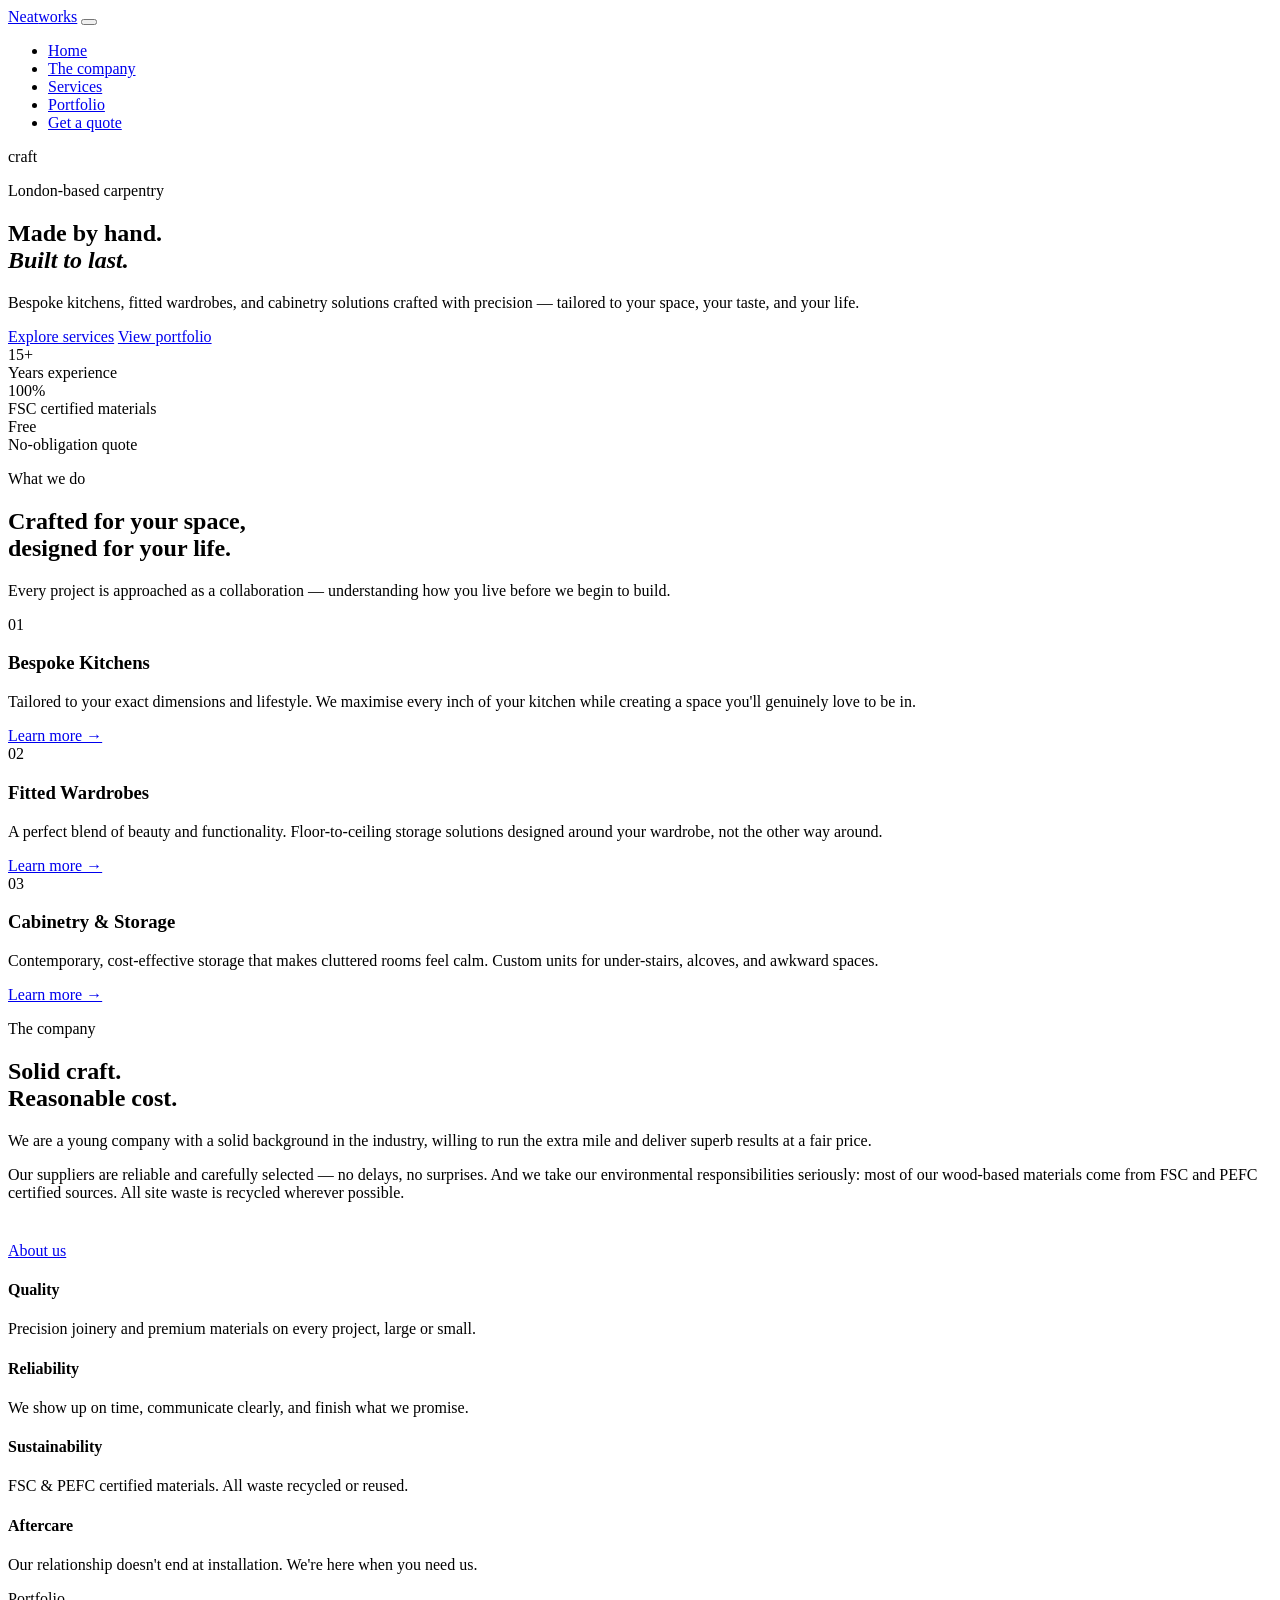
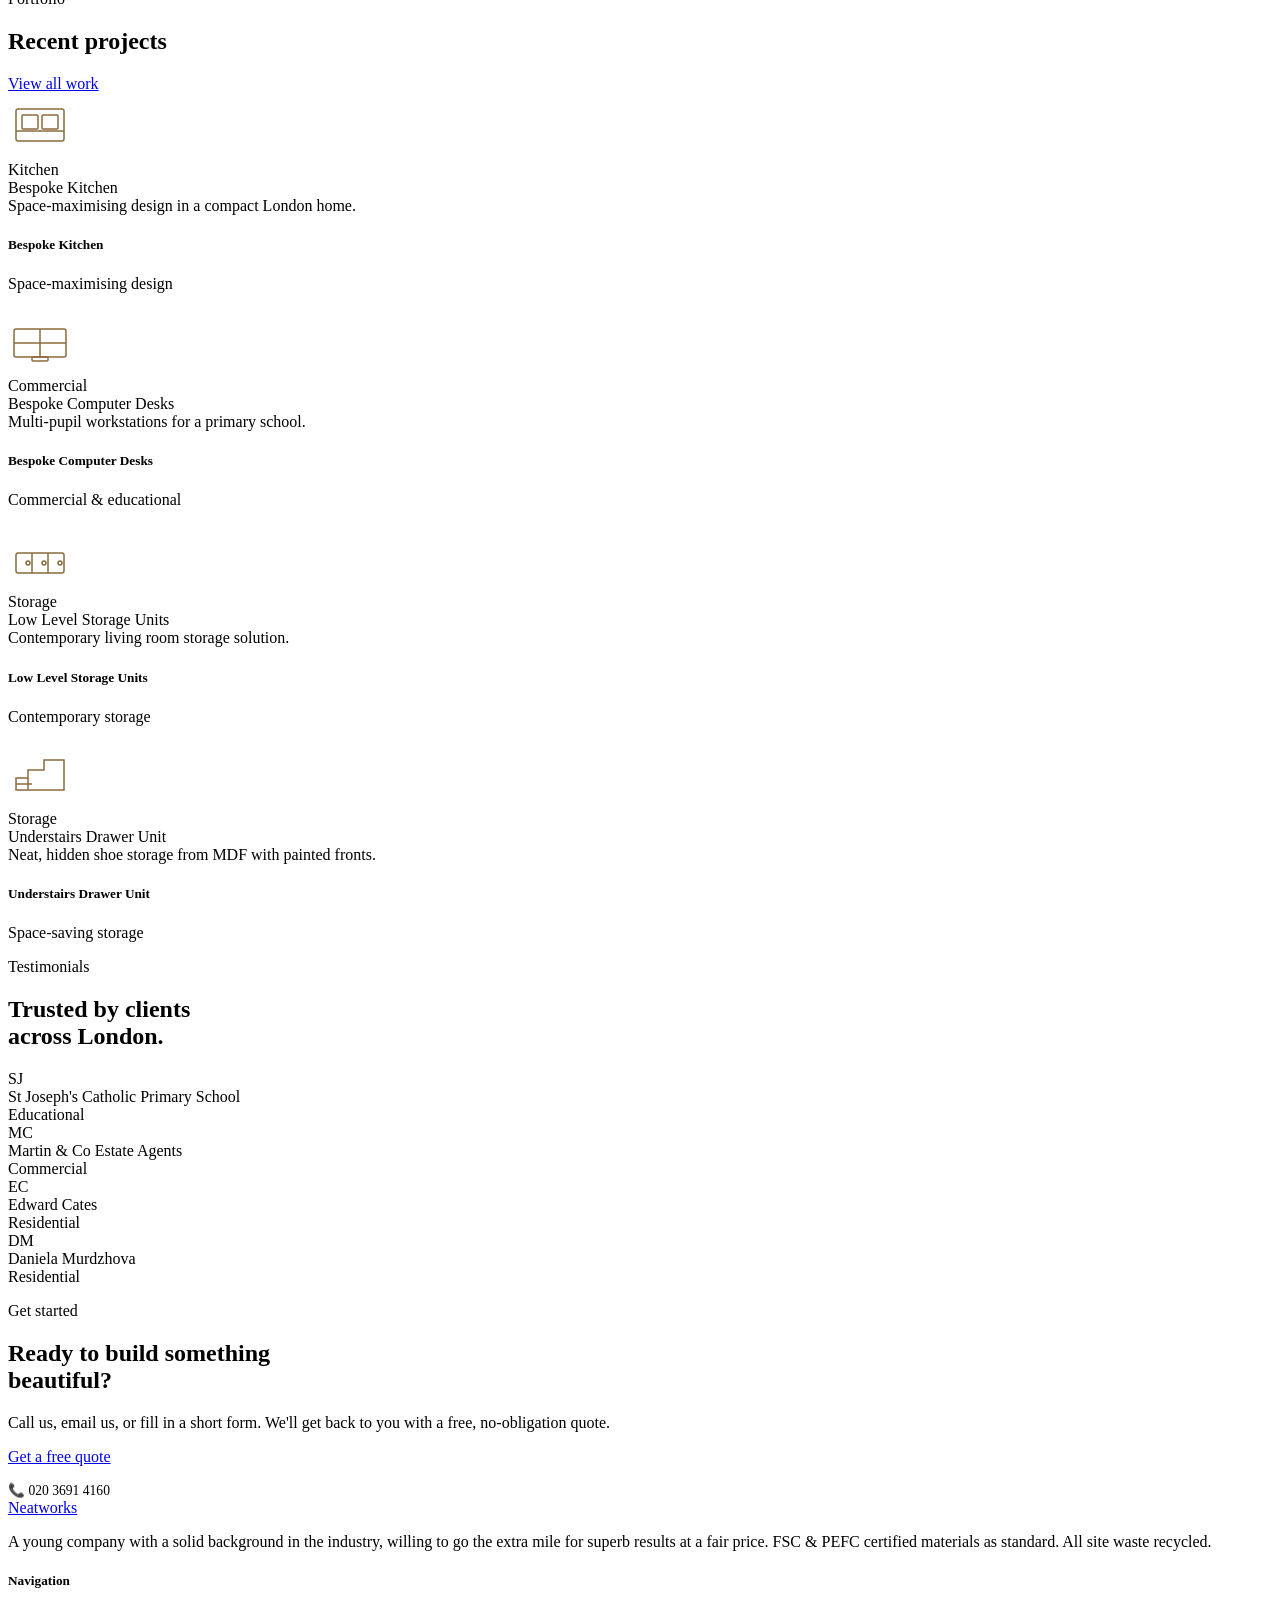
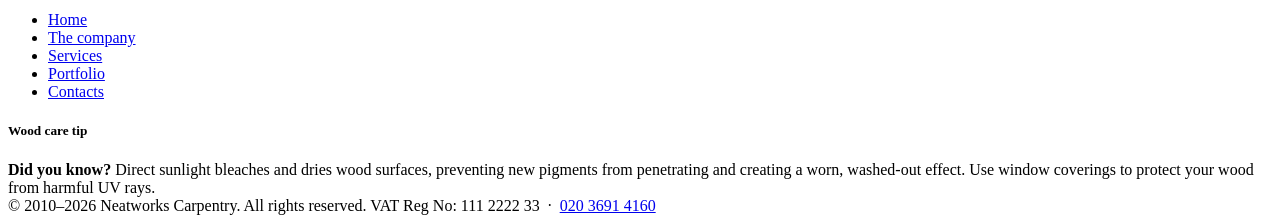
==== index.html @ 3f72c984 "Add files via upload" ====
﻿<!DOCTYPE html>
<html lang="en">
<head>
<meta charset="utf-8">
<title>Neatworks Carpentry</title>
<meta name="viewport" content="width=device-width, initial-scale=1">
<meta name="description" content="Neatworks is a young company with solid background in the industry. Bespoke kitchens, fitted wardrobes, cabinetry and storage solutions.">
<link href="https://fonts.googleapis.com/css2?family=Cormorant+Garamond:wght@300;400;600&family=DM+Sans:wght@300;400;500&display=swap" rel="stylesheet">
<link rel="stylesheet" href="css/neatworks.css">
</head>
<body>

<!-- NAV -->
<nav id="site-nav">
  <a href="neatworkscarpentry-home-scrape.html" class="nav-logo">Neat<span>works</span></a>
  <button type="button" class="nav-toggle" aria-expanded="false" aria-controls="nav-menu" aria-label="Open menu">
    <span class="nav-toggle-bar" aria-hidden="true"></span>
    <span class="nav-toggle-bar" aria-hidden="true"></span>
    <span class="nav-toggle-bar" aria-hidden="true"></span>
  </button>
  <div class="nav-backdrop" hidden></div>
  <ul id="nav-menu" class="nav-links">
    <li><a href="neatworkscarpentry-home-scrape.html" aria-current="page">Home</a></li>
    <li><a href="company.html">The company</a></li>
    <li><a href="services.html">Services</a></li>
    <li><a href="portfolio.html">Portfolio</a></li>
    <li><a href="contacts.html" class="nav-cta">Get a quote</a></li>
  </ul>
</nav>

<!-- HERO -->
<section class="hero">
  <div class="hero-bg-text">craft</div>
  <div class="hero-content">
    <p class="hero-eyebrow">London-based carpentry</p>
    <h1>Made by hand.<br><em>Built to last.</em></h1>
    <p class="hero-sub">Bespoke kitchens, fitted wardrobes, and cabinetry solutions crafted with precision — tailored to your space, your taste, and your life.</p>
    <div class="hero-actions">
      <a href="services.html" class="btn-primary">Explore services</a>
      <a href="portfolio.html" class="btn-ghost">View portfolio</a>
    </div>
    <div class="hero-stat-row">
      <div class="hero-stat">
        <div class="num">15+</div>
        <div class="label">Years experience</div>
      </div>
      <div class="hero-stat">
        <div class="num">100%</div>
        <div class="label">FSC certified materials</div>
      </div>
      <div class="hero-stat">
        <div class="num">Free</div>
        <div class="label">No-obligation quote</div>
      </div>
    </div>
  </div>
</section>

<!-- SERVICES -->
<section class="section section-services">
  <p class="section-label">What we do</p>
  <h2 class="section-title">Crafted for your space,<br>designed for your life.</h2>
  <p class="section-intro">Every project is approached as a collaboration — understanding how you live before we begin to build.</p>

  <div class="services-grid">
    <div class="service-card">
      <div class="service-num">01</div>
      <h3>Bespoke Kitchens</h3>
      <p>Tailored to your exact dimensions and lifestyle. We maximise every inch of your kitchen while creating a space you'll genuinely love to be in.</p>
      <a href="services.html#kitchens" class="service-arrow">Learn more →</a>
    </div>
    <div class="service-card">
      <div class="service-num">02</div>
      <h3>Fitted Wardrobes</h3>
      <p>A perfect blend of beauty and functionality. Floor-to-ceiling storage solutions designed around your wardrobe, not the other way around.</p>
      <a href="services.html#wardrobes" class="service-arrow">Learn more →</a>
    </div>
    <div class="service-card">
      <div class="service-num">03</div>
      <h3>Cabinetry & Storage</h3>
      <p>Contemporary, cost-effective storage that makes cluttered rooms feel calm. Custom units for under-stairs, alcoves, and awkward spaces.</p>
      <a href="services.html#cabinetry" class="service-arrow">Learn more →</a>
    </div>
  </div>
</section>

<!-- ABOUT -->
<div class="about-strip">
  <div class="about-strip-text">
    <p class="section-label">The company</p>
    <h2 class="section-title">Solid craft.<br>Reasonable cost.</h2>
    <p>We are a young company with a solid background in the industry, willing to run the extra mile and deliver superb results at a fair price.</p>
    <p>Our suppliers are reliable and carefully selected — no delays, no surprises. And we take our environmental responsibilities seriously: most of our wood-based materials come from FSC and PEFC certified sources. All site waste is recycled wherever possible.</p>
    <a href="company.html" class="btn-primary" style="margin-top:1.5rem; display:inline-block;">About us</a>
  </div>
  <div class="about-pillars">
    <div class="pillar">
      <h4>Quality</h4>
      <p>Precision joinery and premium materials on every project, large or small.</p>
    </div>
    <div class="pillar">
      <h4>Reliability</h4>
      <p>We show up on time, communicate clearly, and finish what we promise.</p>
    </div>
    <div class="pillar">
      <h4>Sustainability</h4>
      <p>FSC & PEFC certified materials. All waste recycled or reused.</p>
    </div>
    <div class="pillar">
      <h4>Aftercare</h4>
      <p>Our relationship doesn't end at installation. We're here when you need us.</p>
    </div>
  </div>
</div>

<!-- PROJECTS -->
<section class="section">
  <div class="projects-header">
    <div>
      <p class="section-label">Portfolio</p>
      <h2 class="section-title">Recent projects</h2>
    </div>
    <a href="portfolio.html" class="btn-ghost">View all work</a>
  </div>

  <div class="projects-grid">
    <div class="project-card">
      <div class="project-card-inner">
        <div class="project-placeholder">
          <!-- Placeholder: replace with <img src="/portfolio/img-medium/BespokeKitchen1.jpg"> -->
          <svg width="64" height="64" viewBox="0 0 64 64" fill="none" xmlns="http://www.w3.org/2000/svg">
            <rect x="8" y="16" width="48" height="32" rx="2" stroke="#8B6A3E" stroke-width="1.5"/>
            <rect x="14" y="22" width="16" height="14" rx="1" stroke="#8B6A3E" stroke-width="1.5"/>
            <rect x="34" y="22" width="16" height="14" rx="1" stroke="#8B6A3E" stroke-width="1.5"/>
            <line x1="8" y1="38" x2="56" y2="38" stroke="#8B6A3E" stroke-width="1.5"/>
          </svg>
        </div>
        <div class="project-overlay">
          <div class="project-label">Kitchen</div>
          <div class="project-title">Bespoke Kitchen</div>
          <div class="project-desc">Space-maximising design in a compact London home.</div>
        </div>
      </div>
      <div class="project-meta">
        <h5>Bespoke Kitchen</h5>
        <p>Space-maximising design</p>
      </div>
    </div>

    <div class="project-card">
      <div class="project-card-inner">
        <div class="project-placeholder">
          <!-- Placeholder: replace with <img src="/portfolio/img-medium/ComputerDesks1.jpg"> -->
          <svg width="64" height="64" viewBox="0 0 64 64" fill="none" xmlns="http://www.w3.org/2000/svg">
            <rect x="6" y="20" width="52" height="28" rx="2" stroke="#8B6A3E" stroke-width="1.5"/>
            <line x1="32" y1="20" x2="32" y2="48" stroke="#8B6A3E" stroke-width="1.5"/>
            <line x1="6" y1="34" x2="58" y2="34" stroke="#8B6A3E" stroke-width="1.5"/>
            <rect x="24" y="48" width="16" height="4" rx="1" stroke="#8B6A3E" stroke-width="1.5"/>
          </svg>
        </div>
        <div class="project-overlay">
          <div class="project-label">Commercial</div>
          <div class="project-title">Bespoke Computer Desks</div>
          <div class="project-desc">Multi-pupil workstations for a primary school.</div>
        </div>
      </div>
      <div class="project-meta">
        <h5>Bespoke Computer Desks</h5>
        <p>Commercial &amp; educational</p>
      </div>
    </div>

    <div class="project-card">
      <div class="project-card-inner">
        <div class="project-placeholder">
          <!-- Placeholder: replace with <img src="/portfolio/img-medium/LowLevelStorageUnits1.jpg"> -->
          <svg width="64" height="64" viewBox="0 0 64 64" fill="none" xmlns="http://www.w3.org/2000/svg">
            <rect x="8" y="28" width="48" height="20" rx="2" stroke="#8B6A3E" stroke-width="1.5"/>
            <line x1="24" y1="28" x2="24" y2="48" stroke="#8B6A3E" stroke-width="1.5"/>
            <line x1="40" y1="28" x2="40" y2="48" stroke="#8B6A3E" stroke-width="1.5"/>
            <circle cx="20" cy="38" r="2" stroke="#8B6A3E" stroke-width="1.5"/>
            <circle cx="36" cy="38" r="2" stroke="#8B6A3E" stroke-width="1.5"/>
            <circle cx="52" cy="38" r="2" stroke="#8B6A3E" stroke-width="1.5"/>
          </svg>
        </div>
        <div class="project-overlay">
          <div class="project-label">Storage</div>
          <div class="project-title">Low Level Storage Units</div>
          <div class="project-desc">Contemporary living room storage solution.</div>
        </div>
      </div>
      <div class="project-meta">
        <h5>Low Level Storage Units</h5>
        <p>Contemporary storage</p>
      </div>
    </div>

    <div class="project-card">
      <div class="project-card-inner">
        <div class="project-placeholder">
          <!-- Placeholder: replace with <img src="/portfolio/img-medium/Understairs1.jpg"> -->
          <svg width="64" height="64" viewBox="0 0 64 64" fill="none" xmlns="http://www.w3.org/2000/svg">
            <path d="M8 48 L8 36 L20 36 L20 28 L36 28 L36 18 L56 18 L56 48 Z" stroke="#8B6A3E" stroke-width="1.5" fill="none"/>
            <line x1="8" y1="42" x2="24" y2="42" stroke="#8B6A3E" stroke-width="1.5"/>
            <line x1="20" y1="36" x2="20" y2="48" stroke="#8B6A3E" stroke-width="1.5"/>
          </svg>
        </div>
        <div class="project-overlay">
          <div class="project-label">Storage</div>
          <div class="project-title">Understairs Drawer Unit</div>
          <div class="project-desc">Neat, hidden shoe storage from MDF with painted fronts.</div>
        </div>
      </div>
      <div class="project-meta">
        <h5>Understairs Drawer Unit</h5>
        <p>Space-saving storage</p>
      </div>
    </div>
  </div>
</section>

<!-- CLIENTS / TESTIMONIALS -->
<section class="section testimonials-section">
  <p class="section-label">Testimonials</p>
  <h2 class="section-title">Trusted by clients<br>across London.</h2>

  <div class="clients-grid">
    <div class="client-card">
      <div class="client-initial">SJ</div>
      <div class="client-name">St Joseph's Catholic Primary School</div>
      <div class="client-type">Educational</div>
    </div>
    <div class="client-card">
      <div class="client-initial">MC</div>
      <div class="client-name">Martin &amp; Co Estate Agents</div>
      <div class="client-type">Commercial</div>
    </div>
    <div class="client-card">
      <div class="client-initial">EC</div>
      <div class="client-name">Edward Cates</div>
      <div class="client-type">Residential</div>
    </div>
    <div class="client-card">
      <div class="client-initial">DM</div>
      <div class="client-name">Daniela Murdzhova</div>
      <div class="client-type">Residential</div>
    </div>
  </div>
</section>

<!-- CTA BAND -->
<div class="cta-band">
  <div class="cta-band-text">
    <p class="section-label">Get started</p>
    <h2 class="section-title">Ready to build something<br>beautiful?</h2>
    <p>Call us, email us, or fill in a short form. We'll get back to you with a free, no-obligation quote.</p>
  </div>
  <div style="display:flex; flex-direction:column; gap:1rem; align-items:flex-start;">
    <a href="contacts.html" class="btn-primary">Get a free quote</a>
    <a href="tel:02036914160" style="font-size:0.85rem; color:var(--mid); text-decoration:none;">
      📞 020 3691 4160
    </a>
  </div>
</div>

<!-- FOOTER -->
<footer>
  <div class="footer-grid">
    <div class="footer-col">
      <a href="neatworkscarpentry-home-scrape.html" class="footer-logo">Neat<span>works</span></a>
      <p class="footer-about">A young company with a solid background in the industry, willing to go the extra mile for superb results at a fair price. FSC &amp; PEFC certified materials as standard. All site waste recycled.</p>
    </div>
    <div class="footer-col">
      <h5>Navigation</h5>
      <ul class="footer-links">
        <li><a href="neatworkscarpentry-home-scrape.html">Home</a></li>
        <li><a href="company.html">The company</a></li>
        <li><a href="services.html">Services</a></li>
        <li><a href="portfolio.html">Portfolio</a></li>
        <li><a href="contacts.html">Contacts</a></li>
      </ul>
    </div>
    <div class="footer-col">
      <h5>Wood care tip</h5>
      <div class="footer-tip">
        <strong>Did you know?</strong>
        Direct sunlight bleaches and dries wood surfaces, preventing new pigments from penetrating and creating a worn, washed-out effect. Use window coverings to protect your wood from harmful UV rays.
      </div>
    </div>
  </div>
  <div class="footer-bottom">
    <span>© 2010–2026 Neatworks Carpentry. All rights reserved.</span>
    <span>VAT Reg No: 111 2222 33 &nbsp;·&nbsp; <a href="tel:02036914160">020 3691 4160</a></span>
  </div>
</footer>

<script src="js/nav.js"></script>
</body>
</html>
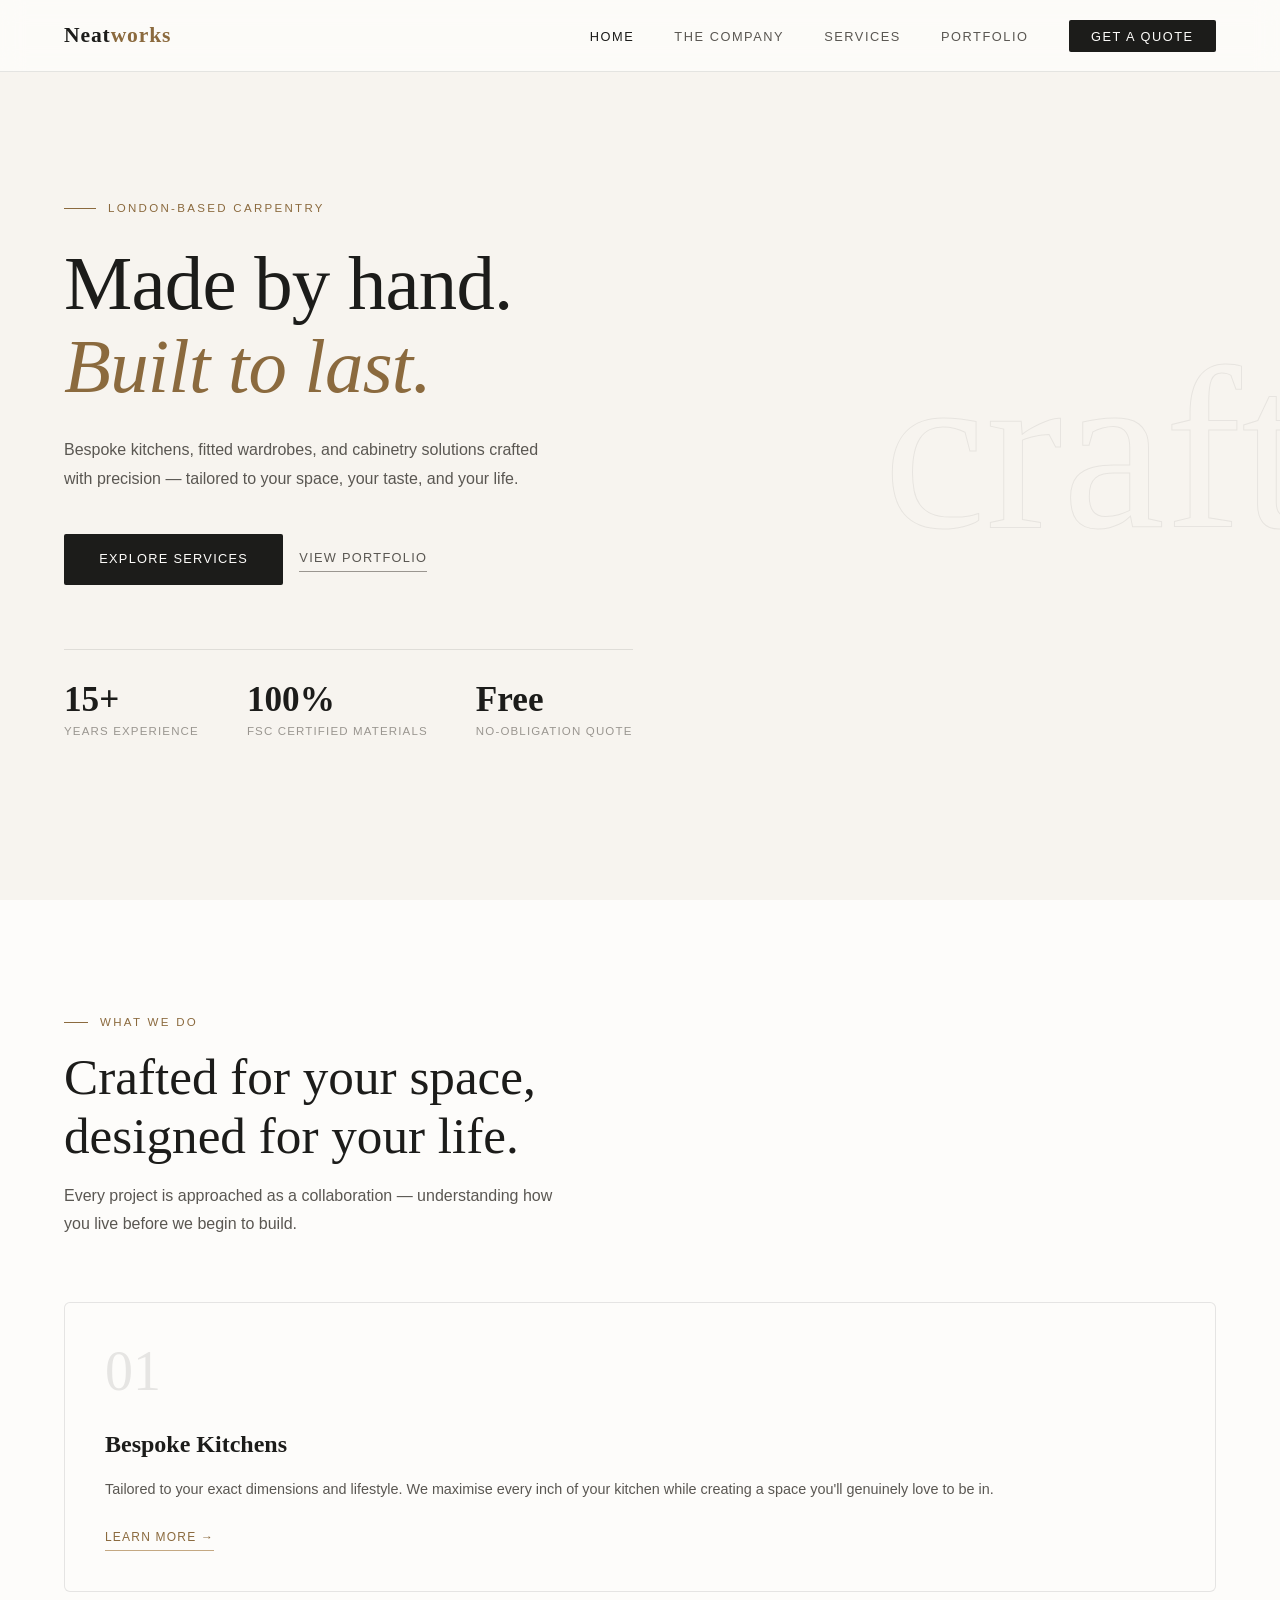
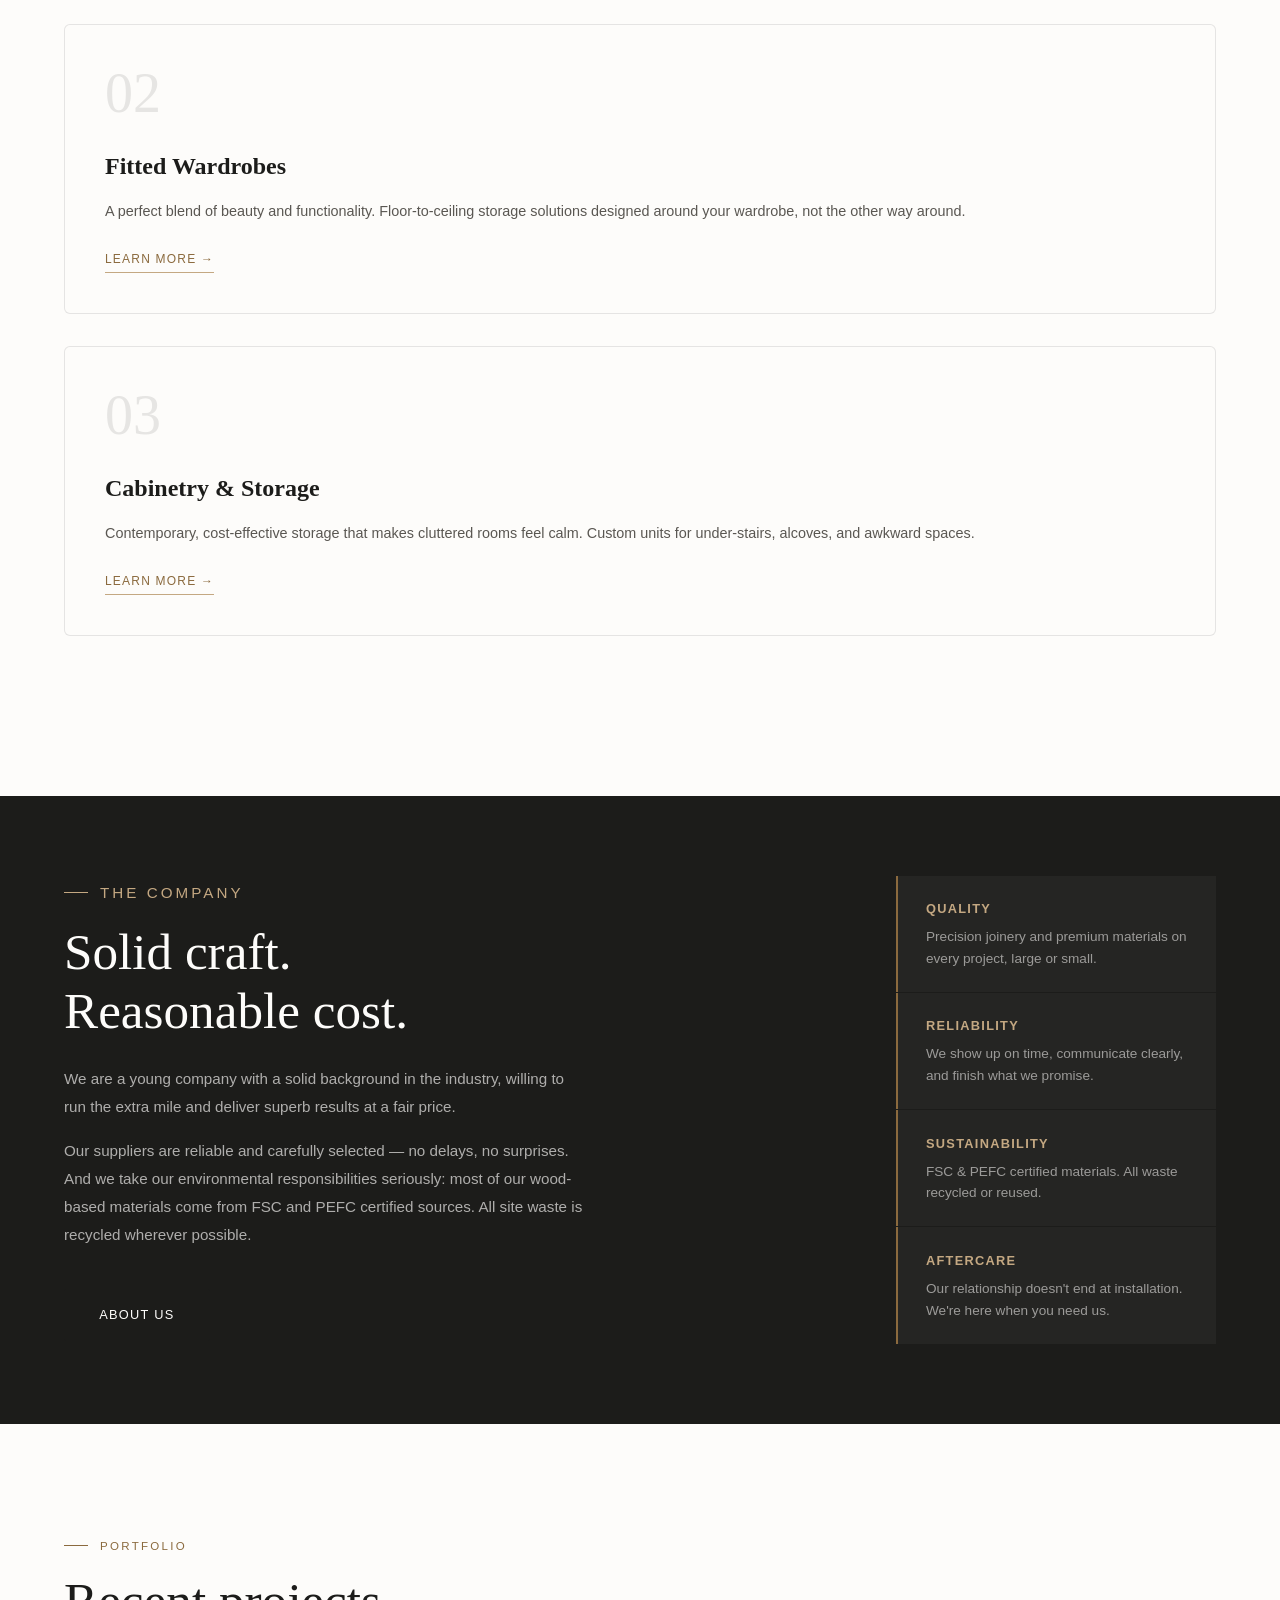
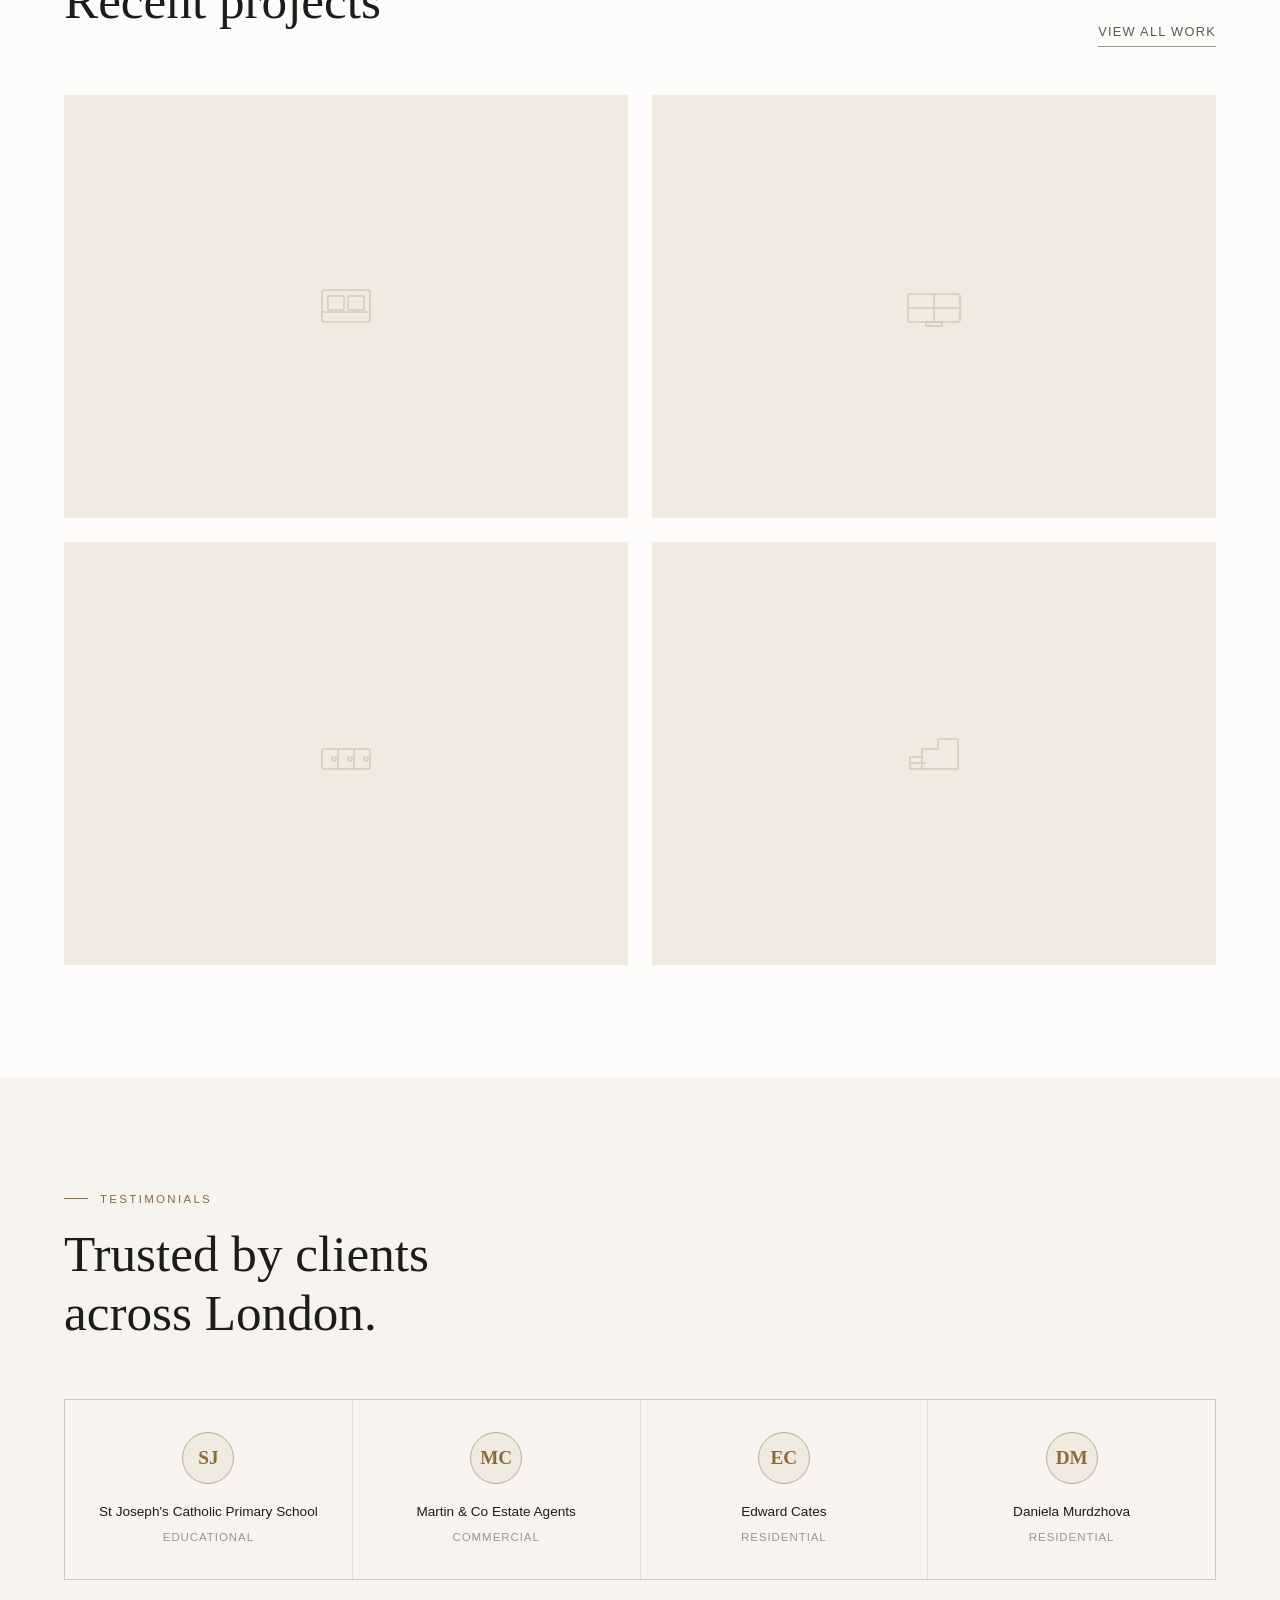
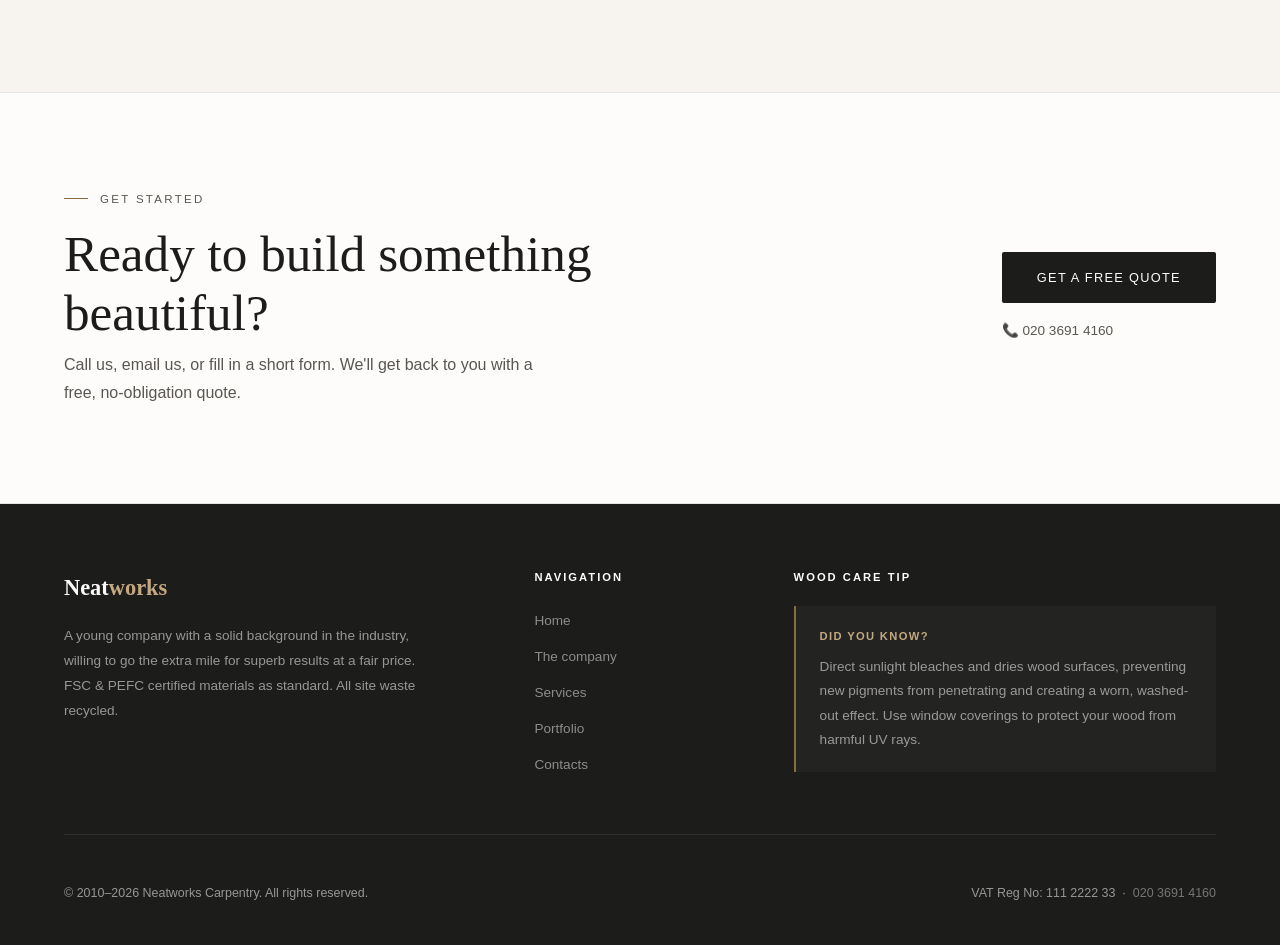
==== commit eda0e5ef: "Update index.html" ====
--- a/index.html
+++ b/index.html
@@ -6,7 +6,7 @@
 <meta name="viewport" content="width=device-width, initial-scale=1">
 <meta name="description" content="Neatworks is a young company with solid background in the industry. Bespoke kitchens, fitted wardrobes, cabinetry and storage solutions.">
 <link href="https://fonts.googleapis.com/css2?family=Cormorant+Garamond:wght@300;400;600&family=DM+Sans:wght@300;400;500&display=swap" rel="stylesheet">
-<link rel="stylesheet" href="css/neatworks.css">
+<link rel="stylesheet" href="neatworks.css">
 </head>
 <body>
 
@@ -296,4 +296,4 @@
 
 <script src="js/nav.js"></script>
 </body>
-</html>+</html>
--- a/neatworks.css
+++ b/neatworks.css
@@ -0,0 +1,1213 @@
+*, *::before, *::after { box-sizing: border-box; margin: 0; padding: 0; }
+
+:root {
+  --cream: #F7F4EF;
+  --warm-white: #FDFCFA;
+  --charcoal: #1C1C1A;
+  --mid: #5A5752;
+  --muted: #9A9690;
+  --accent: #8B6A3E;
+  --accent-light: #C4A882;
+  --accent-pale: #F0EAE0;
+  --line: rgba(28,28,26,0.1);
+}
+
+html { scroll-behavior: smooth; }
+
+body {
+  font-family: 'DM Sans', sans-serif;
+  font-weight: 300;
+  background: var(--warm-white);
+  color: var(--charcoal);
+  font-size: 16px;
+  line-height: 1.75;
+}
+
+/* ── SITE HEADER NAV (scoped — do not use bare `nav`, Services page uses <nav class="jumpto">) ── */
+#site-nav {
+  position: fixed; top: 0; left: 0; right: 0; z-index: 100;
+  display: flex; align-items: center; justify-content: space-between;
+  padding: 0 5vw;
+  height: 72px;
+  background: rgba(253,252,250,0.88);
+  backdrop-filter: blur(12px);
+  border-bottom: 1px solid var(--line);
+  transition: background 0.3s;
+}
+
+.nav-logo {
+  font-family: 'Cormorant Garamond', serif;
+  font-size: 1.35rem;
+  font-weight: 600;
+  letter-spacing: 0.04em;
+  color: var(--charcoal);
+  text-decoration: none;
+}
+
+.nav-logo span { color: var(--accent); }
+
+.nav-links {
+  display: flex; gap: 2.5rem; list-style: none;
+}
+
+.nav-links a {
+  text-decoration: none;
+  font-size: 0.8rem;
+  letter-spacing: 0.12em;
+  text-transform: uppercase;
+  color: var(--mid);
+  transition: color 0.2s;
+}
+
+.nav-links a:hover { color: var(--charcoal); }
+
+.nav-links a[aria-current="page"] {
+  color: var(--charcoal);
+}
+
+.nav-cta {
+  background: var(--charcoal);
+  color: var(--warm-white) !important;
+  padding: 0.55rem 1.4rem;
+  border-radius: 2px;
+  transition: background 0.2s !important;
+}
+
+.nav-cta:hover { background: var(--accent) !important; color: var(--warm-white) !important; }
+
+.nav-cta[aria-current="page"] {
+  background: var(--accent) !important;
+}
+
+.nav-toggle {
+  display: none;
+  flex-direction: column;
+  justify-content: center;
+  gap: 5px;
+  width: 44px;
+  height: 44px;
+  margin: 0;
+  padding: 0;
+  border: none;
+  background: transparent;
+  cursor: pointer;
+  color: var(--charcoal);
+  -webkit-tap-highlight-color: transparent;
+}
+
+.nav-toggle:focus-visible {
+  outline: 2px solid var(--accent);
+  outline-offset: 4px;
+}
+
+.nav-toggle-bar {
+  display: block;
+  width: 22px;
+  height: 2px;
+  background: currentColor;
+  border-radius: 1px;
+  transition: transform 0.25s ease, opacity 0.2s ease;
+}
+
+#site-nav.is-open .nav-toggle .nav-toggle-bar:nth-child(1) {
+  transform: translateY(7px) rotate(45deg);
+}
+
+#site-nav.is-open .nav-toggle .nav-toggle-bar:nth-child(2) {
+  opacity: 0;
+}
+
+#site-nav.is-open .nav-toggle .nav-toggle-bar:nth-child(3) {
+  transform: translateY(-7px) rotate(-45deg);
+}
+
+.nav-backdrop {
+  display: none;
+}
+
+/* ── HERO (home) ── */
+.hero {
+  min-height: 100vh;
+  display: flex; align-items: center;
+  padding: 100px 5vw 60px;
+  position: relative;
+  overflow: hidden;
+  background: var(--cream);
+}
+
+.hero-bg-text {
+  position: absolute;
+  right: -2vw; top: 50%;
+  transform: translateY(-50%);
+  font-family: 'Cormorant Garamond', serif;
+  font-size: clamp(120px, 18vw, 260px);
+  font-weight: 300;
+  color: transparent;
+  -webkit-text-stroke: 1px rgba(28,28,26,0.07);
+  line-height: 1;
+  pointer-events: none;
+  user-select: none;
+}
+
+.hero-content {
+  max-width: 700px;
+  position: relative;
+  z-index: 1;
+  animation: fadeUp 1s ease both;
+}
+
+.hero-eyebrow {
+  font-size: 0.72rem;
+  letter-spacing: 0.2em;
+  text-transform: uppercase;
+  color: var(--accent);
+  margin-bottom: 1.5rem;
+  display: flex; align-items: center; gap: 0.75rem;
+}
+
+.hero-eyebrow::before {
+  content: '';
+  display: block; width: 32px; height: 1px;
+  background: var(--accent);
+}
+
+.hero h1 {
+  font-family: 'Cormorant Garamond', serif;
+  font-size: clamp(2.8rem, 6vw, 5.5rem);
+  font-weight: 300;
+  line-height: 1.08;
+  letter-spacing: -0.01em;
+  margin-bottom: 1.75rem;
+  color: var(--charcoal);
+}
+
+.hero h1 em {
+  font-style: italic;
+  color: var(--accent);
+}
+
+.hero-sub {
+  font-size: 1rem;
+  color: var(--mid);
+  max-width: 480px;
+  margin-bottom: 2.5rem;
+  line-height: 1.8;
+}
+
+.hero-actions {
+  display: flex; gap: 1rem; flex-wrap: wrap; align-items: center;
+}
+
+.btn-primary {
+  background: var(--charcoal);
+  color: var(--warm-white);
+  padding: 0.9rem 2.2rem;
+  text-decoration: none;
+  font-size: 0.8rem;
+  letter-spacing: 0.1em;
+  text-transform: uppercase;
+  border-radius: 2px;
+  transition: background 0.25s, transform 0.2s;
+  display: inline-block;
+  border: none;
+  cursor: pointer;
+  font-family: inherit;
+}
+
+.btn-primary:hover { background: var(--accent); transform: translateY(-1px); }
+
+.btn-ghost {
+  color: var(--mid);
+  text-decoration: none;
+  font-size: 0.8rem;
+  letter-spacing: 0.1em;
+  text-transform: uppercase;
+  border-bottom: 1px solid var(--muted);
+  padding-bottom: 2px;
+  transition: color 0.2s, border-color 0.2s;
+}
+
+.btn-ghost:hover { color: var(--charcoal); border-color: var(--charcoal); }
+
+.hero-stat-row {
+  display: flex; gap: 3rem; margin-top: 4rem;
+  padding-top: 2rem;
+  border-top: 1px solid var(--line);
+}
+
+.hero-stat .num {
+  font-family: 'Cormorant Garamond', serif;
+  font-size: 2.2rem;
+  font-weight: 600;
+  color: var(--charcoal);
+  line-height: 1;
+  margin-bottom: 0.25rem;
+}
+
+.hero-stat .label {
+  font-size: 0.72rem;
+  letter-spacing: 0.1em;
+  text-transform: uppercase;
+  color: var(--muted);
+}
+
+/* ── INNER PAGE HEADER ── */
+.page-hero {
+  padding: 8.5rem 5vw 4rem;
+  background: var(--cream);
+  position: relative;
+  overflow: hidden;
+  border-bottom: 1px solid var(--line);
+}
+
+.page-hero-bg {
+  position: absolute;
+  right: -1vw;
+  top: 50%;
+  transform: translateY(-50%);
+  font-family: 'Cormorant Garamond', serif;
+  font-size: clamp(64px, 12vw, 140px);
+  font-weight: 300;
+  color: transparent;
+  -webkit-text-stroke: 1px rgba(28,28,26,0.07);
+  line-height: 1;
+  pointer-events: none;
+  user-select: none;
+}
+
+.page-hero-inner {
+  position: relative;
+  z-index: 1;
+  max-width: 900px;
+  animation: fadeUp 0.8s ease both;
+}
+
+.page-title {
+  font-family: 'Cormorant Garamond', serif;
+  font-size: clamp(2.2rem, 5vw, 3.6rem);
+  font-weight: 300;
+  line-height: 1.12;
+  margin-bottom: 1rem;
+  color: var(--charcoal);
+}
+
+.page-lead {
+  font-size: 1rem;
+  color: var(--mid);
+  max-width: 560px;
+  line-height: 1.8;
+}
+
+.page-main {
+  padding: 4rem 5vw 6rem;
+}
+
+.page-inner {
+  max-width: 720px;
+  margin: 0 auto;
+}
+
+.page-inner-wide {
+  max-width: 960px;
+  margin: 0 auto;
+}
+
+.prose p {
+  margin-bottom: 1.25rem;
+  color: var(--mid);
+  font-size: 0.95rem;
+  line-height: 1.85;
+}
+
+.prose h2 {
+  font-family: 'Cormorant Garamond', serif;
+  font-size: clamp(1.5rem, 2.8vw, 2rem);
+  font-weight: 600;
+  color: var(--charcoal);
+  margin: 2.75rem 0 1rem;
+}
+
+.prose h2:first-child { margin-top: 0; }
+
+.process-steps {
+  list-style: none;
+  margin: 1.5rem 0 0;
+  counter-reset: proc;
+}
+
+.process-steps li {
+  position: relative;
+  padding-left: 3.5rem;
+  margin-bottom: 1.75rem;
+  color: var(--mid);
+  font-size: 0.95rem;
+  line-height: 1.85;
+}
+
+.process-steps li::before {
+  counter-increment: proc;
+  content: counter(proc);
+  position: absolute;
+  left: 0;
+  top: 0;
+  width: 2.25rem;
+  height: 2.25rem;
+  display: flex;
+  align-items: center;
+  justify-content: center;
+  font-family: 'Cormorant Garamond', serif;
+  font-size: 1.1rem;
+  font-weight: 600;
+  color: var(--warm-white);
+  background: var(--charcoal);
+  border-radius: 2px;
+}
+
+.tagline-band {
+  background: var(--charcoal);
+  color: rgba(253,252,250,0.92);
+  padding: 2.5rem 5vw;
+  text-align: center;
+  font-family: 'Cormorant Garamond', serif;
+  font-size: clamp(1.15rem, 2.2vw, 1.65rem);
+  font-weight: 300;
+  line-height: 1.5;
+}
+
+.tagline-band a {
+  color: var(--accent-light);
+  text-decoration: none;
+  border-bottom: 1px solid rgba(196,168,130,0.45);
+  transition: color 0.2s, border-color 0.2s;
+}
+
+.tagline-band a:hover {
+  color: var(--warm-white);
+  border-bottom-color: var(--warm-white);
+}
+
+/* ── SERVICES PAGE BLOCKS ── */
+.jumpto {
+  display: flex;
+  flex-direction: column;
+  align-items: stretch;
+  gap: 0;
+  margin-top: 2rem;
+  margin-bottom: 1.5rem;
+  padding: 1.75rem 1.5rem 2rem;
+  border: 1px solid var(--line);
+  border-radius: 6px;
+  background: var(--cream);
+}
+
+.jumpto a {
+  display: flex;
+  align-items: center;
+  min-height: 2.85rem;
+  padding: 0.4rem 0;
+  font-size: 0.72rem;
+  letter-spacing: 0.1em;
+  text-transform: uppercase;
+  color: var(--accent);
+  text-decoration: none;
+  border-bottom: 1px solid var(--line);
+}
+
+.jumpto a:last-child {
+  border-bottom: none;
+  padding-bottom: 0;
+  min-height: 2.65rem;
+}
+
+.jumpto a:hover {
+  color: var(--charcoal);
+  border-bottom-color: var(--accent-light);
+}
+
+.service-detail {
+  scroll-margin-top: 92px;
+  padding: 3.5rem 0;
+  border-bottom: 1px solid var(--line);
+}
+
+.service-detail:first-of-type { padding-top: 0; }
+
+.service-detail:last-of-type { border-bottom: none; padding-bottom: 0; }
+
+.service-detail h2 {
+  font-family: 'Cormorant Garamond', serif;
+  font-size: clamp(1.5rem, 2.8vw, 2.05rem);
+  font-weight: 600;
+  color: var(--charcoal);
+  margin-bottom: 0.75rem;
+}
+
+.service-detail .section-label { margin-bottom: 0.65rem; }
+
+.service-detail p {
+  color: var(--mid);
+  font-size: 0.95rem;
+  margin-bottom: 1rem;
+  line-height: 1.85;
+}
+
+.service-detail p:last-child { margin-bottom: 0; }
+
+.service-detail .closing-line {
+  margin-top: 1.25rem;
+  font-size: 0.9rem;
+  font-weight: 500;
+  color: var(--charcoal);
+}
+
+/* ── PORTFOLIO FILTERS & LIST ── */
+.filter-bar {
+  display: flex; flex-wrap: wrap; gap: 0.5rem;
+  margin-bottom: 2.5rem;
+}
+
+.filter-btn {
+  font-family: 'DM Sans', sans-serif;
+  font-size: 0.68rem;
+  letter-spacing: 0.06em;
+  text-transform: uppercase;
+  padding: 0.55rem 0.85rem;
+  border: 1px solid var(--line);
+  background: var(--warm-white);
+  color: var(--mid);
+  cursor: pointer;
+  border-radius: 2px;
+  transition: background 0.2s, color 0.2s, border-color 0.2s;
+}
+
+.filter-btn:hover {
+  border-color: var(--charcoal);
+  color: var(--charcoal);
+}
+
+.filter-btn.is-active {
+  background: var(--charcoal);
+  border-color: var(--charcoal);
+  color: var(--warm-white);
+}
+
+.portfolio-list {
+  display: flex;
+  flex-direction: column;
+  gap: 1px;
+  background: var(--line);
+  border: 1px solid var(--line);
+}
+
+.portfolio-item {
+  display: grid;
+  grid-template-columns: minmax(200px, 260px) 1fr;
+  background: var(--warm-white);
+}
+
+@media (max-width: 700px) {
+  .portfolio-item { grid-template-columns: 1fr; }
+}
+
+.portfolio-item.is-hidden { display: none; }
+
+.portfolio-item .pi-meta {
+  padding: 1.5rem 1.75rem;
+  background: var(--cream);
+  border-right: 1px solid var(--line);
+}
+
+@media (max-width: 700px) {
+  .portfolio-item .pi-meta { border-right: none; border-bottom: 1px solid var(--line); }
+}
+
+.portfolio-item .pi-cat {
+  font-size: 0.65rem;
+  letter-spacing: 0.12em;
+  text-transform: uppercase;
+  color: var(--accent);
+  margin-bottom: 0.45rem;
+}
+
+.portfolio-item .pi-meta h3 {
+  font-family: 'Cormorant Garamond', serif;
+  font-size: 1.2rem;
+  font-weight: 600;
+  color: var(--charcoal);
+  line-height: 1.25;
+}
+
+.portfolio-item .pi-body {
+  padding: 1.5rem 1.75rem;
+  color: var(--mid);
+  font-size: 0.9rem;
+  line-height: 1.8;
+}
+
+/* ── CONTACT ── */
+.contact-grid {
+  display: grid;
+  grid-template-columns: 1fr minmax(280px, 340px);
+  gap: 3.5rem;
+  align-items: start;
+}
+
+@media (max-width: 900px) {
+  .contact-grid { grid-template-columns: 1fr; }
+}
+
+.form-note {
+  font-size: 0.88rem;
+  color: var(--muted);
+  margin-bottom: 1.75rem;
+  max-width: 520px;
+  line-height: 1.7;
+}
+
+.form-field { margin-bottom: 1.35rem; }
+
+.form-field label {
+  display: block;
+  font-size: 0.65rem;
+  letter-spacing: 0.14em;
+  text-transform: uppercase;
+  color: var(--mid);
+  margin-bottom: 0.45rem;
+}
+
+.form-field input,
+.form-field select,
+.form-field textarea {
+  width: 100%;
+  padding: 0.75rem 1rem;
+  font-family: inherit;
+  font-size: 0.95rem;
+  font-weight: 400;
+  border: 1px solid var(--line);
+  border-radius: 2px;
+  background: var(--warm-white);
+  color: var(--charcoal);
+  transition: border-color 0.2s;
+}
+
+.form-field input:focus,
+.form-field select:focus,
+.form-field textarea:focus {
+  outline: none;
+  border-color: var(--accent);
+}
+
+.form-field textarea { min-height: 140px; resize: vertical; }
+
+.contact-panel {
+  background: var(--cream);
+  border: 1px solid var(--line);
+  padding: 2rem 1.75rem;
+}
+
+.contact-panel h2 {
+  font-family: 'Cormorant Garamond', serif;
+  font-size: 1.3rem;
+  font-weight: 600;
+  color: var(--charcoal);
+  margin-bottom: 1.25rem;
+}
+
+.contact-list {
+  list-style: none;
+  font-size: 0.88rem;
+  color: var(--mid);
+  line-height: 1.75;
+}
+
+.contact-list li {
+  position: relative;
+  padding-left: 1rem;
+  margin-bottom: 0.85rem;
+}
+
+.contact-list li::before {
+  content: '';
+  position: absolute;
+  left: 0;
+  top: 0.55em;
+  width: 5px;
+  height: 5px;
+  background: var(--accent);
+  border-radius: 50%;
+}
+
+.contact-list a {
+  color: var(--accent);
+  text-decoration: none;
+  border-bottom: 1px solid var(--accent-light);
+}
+
+.contact-list a:hover {
+  color: var(--charcoal);
+  border-color: var(--charcoal);
+}
+
+.cta-stack {
+  display: flex;
+  flex-direction: column;
+  gap: 0.75rem;
+  align-items: flex-start;
+}
+
+.cta-stack .tel-link {
+  font-size: 0.85rem;
+  color: var(--mid);
+  text-decoration: none;
+}
+
+.cta-stack .tel-link:hover { color: var(--charcoal); }
+
+/* ── SECTIONS (home) ── */
+.section {
+  padding: 7rem 5vw;
+}
+
+.section-label {
+  font-size: 0.72rem;
+  letter-spacing: 0.2em;
+  text-transform: uppercase;
+  color: var(--accent);
+  margin-bottom: 1rem;
+  display: flex; align-items: center; gap: 0.75rem;
+}
+
+.section-label::before {
+  content: '';
+  display: block; width: 24px; height: 1px;
+  background: var(--accent);
+}
+
+.section-title {
+  font-family: 'Cormorant Garamond', serif;
+  font-size: clamp(2rem, 4vw, 3.2rem);
+  font-weight: 300;
+  line-height: 1.15;
+  margin-bottom: 1rem;
+  color: var(--charcoal);
+}
+
+.section-intro {
+  color: var(--mid);
+  max-width: 500px;
+  margin-bottom: 4rem;
+}
+
+.services-grid {
+  display: grid;
+  grid-template-columns: repeat(auto-fit, minmax(min(100%, 260px), 1fr));
+  gap: 1px;
+  background: var(--line);
+  border: 1px solid var(--line);
+}
+
+.service-card {
+  background: var(--warm-white);
+  padding: 2.5rem;
+  transition: background 0.3s;
+  position: relative;
+}
+
+.service-card:hover { background: var(--accent-pale); }
+
+.service-num {
+  font-family: 'Cormorant Garamond', serif;
+  font-size: 3.5rem;
+  font-weight: 300;
+  color: var(--line);
+  line-height: 1;
+  margin-bottom: 1.5rem;
+}
+
+.service-card h3 {
+  font-family: 'Cormorant Garamond', serif;
+  font-size: 1.5rem;
+  font-weight: 600;
+  margin-bottom: 0.75rem;
+  color: var(--charcoal);
+}
+
+.service-card p {
+  font-size: 0.9rem;
+  color: var(--mid);
+  line-height: 1.8;
+}
+
+.service-arrow {
+  display: inline-block;
+  margin-top: 1.5rem;
+  font-size: 0.75rem;
+  letter-spacing: 0.1em;
+  text-transform: uppercase;
+  color: var(--accent);
+  text-decoration: none;
+  border-bottom: 1px solid var(--accent-light);
+  padding-bottom: 2px;
+  transition: border-color 0.2s;
+}
+
+.service-arrow:hover { border-color: var(--accent); }
+
+/* Home — “What we do”: always a vertical stack (no cramped multi-column grid) */
+.section-services .services-grid {
+  grid-template-columns: 1fr;
+  gap: 2rem;
+  background: transparent;
+  border: none;
+}
+
+.section-services .service-card {
+  border: 1px solid var(--line);
+  border-radius: 6px;
+}
+
+.section-services {
+  padding-bottom: 7rem;
+}
+
+.section-services + .about-strip {
+  margin-top: 3rem;
+}
+
+.about-strip {
+  background: var(--charcoal);
+  color: var(--warm-white);
+  padding: 5rem 5vw;
+  display: flex;
+  gap: 4rem;
+  align-items: center;
+  flex-wrap: wrap;
+}
+
+.about-strip-text { flex: 1; min-width: 280px; }
+
+.about-strip .section-label { color: var(--accent-light); }
+.about-strip .section-label::before { background: var(--accent-light); }
+
+.about-strip .section-title { color: var(--warm-white); margin-bottom: 1.5rem; }
+
+.about-strip p {
+  color: rgba(253,252,250,0.65);
+  font-size: 0.95rem;
+  max-width: 520px;
+  line-height: 1.85;
+  margin-bottom: 1rem;
+}
+
+.about-pillars {
+  display: flex; flex-direction: column; gap: 1px;
+  flex: 0 0 320px;
+}
+
+.pillar {
+  padding: 1.4rem 1.75rem;
+  border-left: 2px solid var(--accent);
+  background: rgba(255,255,255,0.04);
+}
+
+.pillar h4 {
+  font-size: 0.8rem;
+  letter-spacing: 0.1em;
+  text-transform: uppercase;
+  color: var(--accent-light);
+  margin-bottom: 0.35rem;
+}
+
+.pillar p {
+  font-size: 0.85rem;
+  color: rgba(253,252,250,0.55);
+  margin: 0;
+  line-height: 1.6;
+}
+
+.projects-header {
+  display: flex; justify-content: space-between; align-items: flex-end;
+  flex-wrap: wrap; gap: 1.5rem;
+  margin-bottom: 3rem;
+}
+
+.projects-grid {
+  display: grid;
+  grid-template-columns: repeat(2, 1fr);
+  gap: 1.5rem;
+}
+
+.project-card {
+  position: relative;
+  overflow: hidden;
+  background: var(--cream);
+  aspect-ratio: 4/3;
+  cursor: pointer;
+}
+
+.project-card-inner {
+  position: relative;
+  width: 100%; height: 100%;
+}
+
+.project-placeholder {
+  width: 100%; height: 100%;
+  display: flex; align-items: center; justify-content: center;
+  background: var(--accent-pale);
+}
+
+.project-placeholder svg { opacity: 0.25; }
+
+.project-overlay {
+  position: absolute; inset: 0;
+  background: linear-gradient(to top, rgba(28,28,26,0.82) 0%, rgba(28,28,26,0) 55%);
+  display: flex; flex-direction: column; justify-content: flex-end;
+  padding: 1.75rem;
+  opacity: 0;
+  transition: opacity 0.35s;
+}
+
+.project-card:hover .project-overlay { opacity: 1; }
+
+.project-label {
+  font-size: 0.7rem;
+  letter-spacing: 0.15em;
+  text-transform: uppercase;
+  color: var(--accent-light);
+  margin-bottom: 0.4rem;
+}
+
+.project-title {
+  font-family: 'Cormorant Garamond', serif;
+  font-size: 1.4rem;
+  font-weight: 400;
+  color: var(--warm-white);
+  margin-bottom: 0.5rem;
+}
+
+.project-desc {
+  font-size: 0.8rem;
+  color: rgba(253,252,250,0.65);
+  line-height: 1.6;
+}
+
+.project-meta {
+  padding: 1rem 0 0.5rem;
+}
+
+.project-meta h5 {
+  font-family: 'Cormorant Garamond', serif;
+  font-size: 1.1rem;
+  font-weight: 600;
+  color: var(--charcoal);
+  margin-bottom: 0.2rem;
+}
+
+.project-meta p {
+  font-size: 0.8rem;
+  color: var(--muted);
+}
+
+.testimonials-section { background: var(--cream); }
+
+.clients-grid {
+  display: grid;
+  grid-template-columns: repeat(auto-fit, minmax(220px, 1fr));
+  gap: 1px;
+  background: var(--line);
+  border: 1px solid var(--line);
+  margin-top: 3.5rem;
+}
+
+.client-card {
+  background: var(--cream);
+  padding: 2rem 2rem;
+  text-align: center;
+  transition: background 0.25s;
+}
+
+.client-card:hover { background: var(--warm-white); }
+
+.client-initial {
+  width: 52px; height: 52px; border-radius: 50%;
+  background: var(--accent-pale);
+  border: 1px solid var(--accent-light);
+  display: flex; align-items: center; justify-content: center;
+  margin: 0 auto 1rem;
+  font-family: 'Cormorant Garamond', serif;
+  font-size: 1.2rem;
+  font-weight: 600;
+  color: var(--accent);
+}
+
+.client-name {
+  font-size: 0.85rem;
+  font-weight: 500;
+  color: var(--charcoal);
+  margin-bottom: 0.2rem;
+}
+
+.client-type {
+  font-size: 0.72rem;
+  letter-spacing: 0.08em;
+  text-transform: uppercase;
+  color: var(--muted);
+}
+
+.cta-band {
+  padding: 6rem 5vw;
+  display: flex; align-items: center; justify-content: space-between;
+  flex-wrap: wrap; gap: 2rem;
+  border-top: 1px solid var(--line);
+  border-bottom: 1px solid var(--line);
+}
+
+.cta-band-text .section-title { margin-bottom: 0.5rem; }
+
+.cta-band-text p { color: var(--mid); max-width: 480px; }
+
+footer {
+  background: var(--charcoal);
+  color: rgba(253,252,250,0.55);
+  padding: 4rem 5vw 2.5rem;
+}
+
+.footer-grid {
+  display: grid;
+  grid-template-columns: 2fr 1fr 2fr;
+  gap: 3rem;
+  margin-bottom: 3rem;
+  padding-bottom: 3rem;
+  border-bottom: 1px solid rgba(255,255,255,0.08);
+}
+
+.footer-logo {
+  font-family: 'Cormorant Garamond', serif;
+  font-size: 1.4rem;
+  font-weight: 600;
+  color: var(--warm-white);
+  margin-bottom: 1rem;
+  display: block;
+  text-decoration: none;
+}
+
+.footer-logo span { color: var(--accent-light); }
+
+.footer-about {
+  font-size: 0.85rem;
+  line-height: 1.85;
+  max-width: 380px;
+}
+
+.footer-col h5 {
+  font-size: 0.7rem;
+  letter-spacing: 0.18em;
+  text-transform: uppercase;
+  color: var(--warm-white);
+  margin-bottom: 1.2rem;
+}
+
+.footer-links { list-style: none; }
+
+.footer-links li { margin-bottom: 0.5rem; }
+
+.footer-links a {
+  color: rgba(253,252,250,0.5);
+  text-decoration: none;
+  font-size: 0.85rem;
+  transition: color 0.2s;
+}
+
+.footer-links a:hover { color: var(--warm-white); }
+
+.footer-tip {
+  font-size: 0.85rem;
+  line-height: 1.8;
+  padding: 1.25rem 1.5rem;
+  border-left: 2px solid var(--accent);
+  background: rgba(255,255,255,0.03);
+}
+
+.footer-tip strong {
+  font-size: 0.7rem;
+  letter-spacing: 0.12em;
+  text-transform: uppercase;
+  color: var(--accent-light);
+  display: block;
+  margin-bottom: 0.5rem;
+}
+
+.footer-bottom {
+  display: flex; justify-content: space-between; align-items: center;
+  flex-wrap: wrap; gap: 1rem;
+  font-size: 0.78rem;
+}
+
+.footer-bottom a { color: rgba(253,252,250,0.4); text-decoration: none; }
+
+@keyframes fadeUp {
+  from { opacity: 0; transform: translateY(24px); }
+  to   { opacity: 1; transform: translateY(0); }
+}
+
+@media (max-width: 700px) {
+  .projects-grid { grid-template-columns: 1fr; }
+  .footer-grid { grid-template-columns: 1fr; gap: 2rem; }
+  .about-strip { flex-direction: column; }
+  .hero-stat-row { gap: 1.5rem; flex-wrap: wrap; }
+
+  /*
+   * backdrop-filter on #site-nav creates a containing block for position:fixed children,
+   * so the menu was trapped in the 72px bar instead of covering the viewport/hero.
+   */
+  #site-nav {
+    backdrop-filter: none;
+    background: rgba(253, 252, 250, 0.97);
+    z-index: 1000;
+  }
+
+  .nav-toggle {
+    display: flex;
+    flex-shrink: 0;
+  }
+
+  .nav-links {
+    position: fixed;
+    top: 72px;
+    left: 0;
+    right: 0;
+    bottom: 0;
+    z-index: 1002;
+    flex-direction: column;
+    align-items: stretch;
+    gap: 0;
+    margin: 0;
+    padding: 0.5rem 5vw 2rem;
+    list-style: none;
+    background: rgba(253, 252, 250, 0.98);
+    backdrop-filter: blur(12px);
+    border-bottom: 1px solid var(--line);
+    overflow-y: auto;
+    -webkit-overflow-scrolling: touch;
+    display: none;
+  }
+
+  #site-nav.is-open .nav-links {
+    display: flex;
+  }
+
+  .nav-links li {
+    border-bottom: 1px solid var(--line);
+  }
+
+  .nav-links li:last-child {
+    border-bottom: none;
+    margin-top: 0.5rem;
+    padding-top: 0.5rem;
+  }
+
+  .nav-links a {
+    display: block;
+    padding: 1rem 0;
+    font-size: 0.85rem;
+  }
+
+  .nav-links .nav-cta {
+    text-align: center;
+    padding: 0.85rem 1.4rem;
+    border-radius: 2px;
+  }
+
+  .nav-backdrop {
+    display: block;
+    position: fixed;
+    top: 72px;
+    left: 0;
+    right: 0;
+    bottom: 0;
+    z-index: 1001;
+    margin: 0;
+    padding: 0;
+    border: none;
+    background: rgba(28, 28, 26, 0.35);
+    cursor: pointer;
+    -webkit-tap-highlight-color: transparent;
+  }
+
+  .nav-backdrop[hidden] {
+    display: none !important;
+  }
+
+  /* Home — sections */
+  .section {
+    padding: 4rem 5vw;
+  }
+
+  .section-services {
+    padding-bottom: 9rem;
+  }
+
+  .section-services + .about-strip {
+    margin-top: 3.5rem;
+  }
+
+  .section-intro {
+    margin-bottom: 2.75rem;
+  }
+
+  .section-services .services-grid {
+    gap: 1.75rem;
+  }
+
+  .section-services .service-card {
+    padding: 2rem 1.5rem 2.25rem;
+  }
+
+  .section-services .service-num {
+    font-size: 2.35rem;
+    margin-bottom: 0.85rem;
+  }
+
+  .section-services .service-card h3 {
+    font-size: 1.2rem;
+    line-height: 1.25;
+    margin-bottom: 0.65rem;
+  }
+
+  .section-services .service-card p {
+    font-size: 0.88rem;
+    line-height: 1.75;
+  }
+
+  .section-services .service-arrow {
+    margin-top: 1.35rem;
+  }
+
+  /* Services page — jump links & articles */
+  .page-hero {
+    padding: 6.5rem 5vw 4rem;
+  }
+
+  .jumpto {
+    margin-top: 1.75rem;
+    margin-bottom: 2rem;
+    padding: 2rem 1.35rem 2.25rem;
+  }
+
+  .jumpto a {
+    min-height: 3.1rem;
+  }
+
+  .page-main {
+    padding: 2.5rem 5vw 4rem;
+  }
+
+  .service-detail {
+    padding: 2.25rem 0;
+    scroll-margin-top: 80px;
+  }
+
+  .service-detail h2 {
+    line-height: 1.2;
+  }
+}
